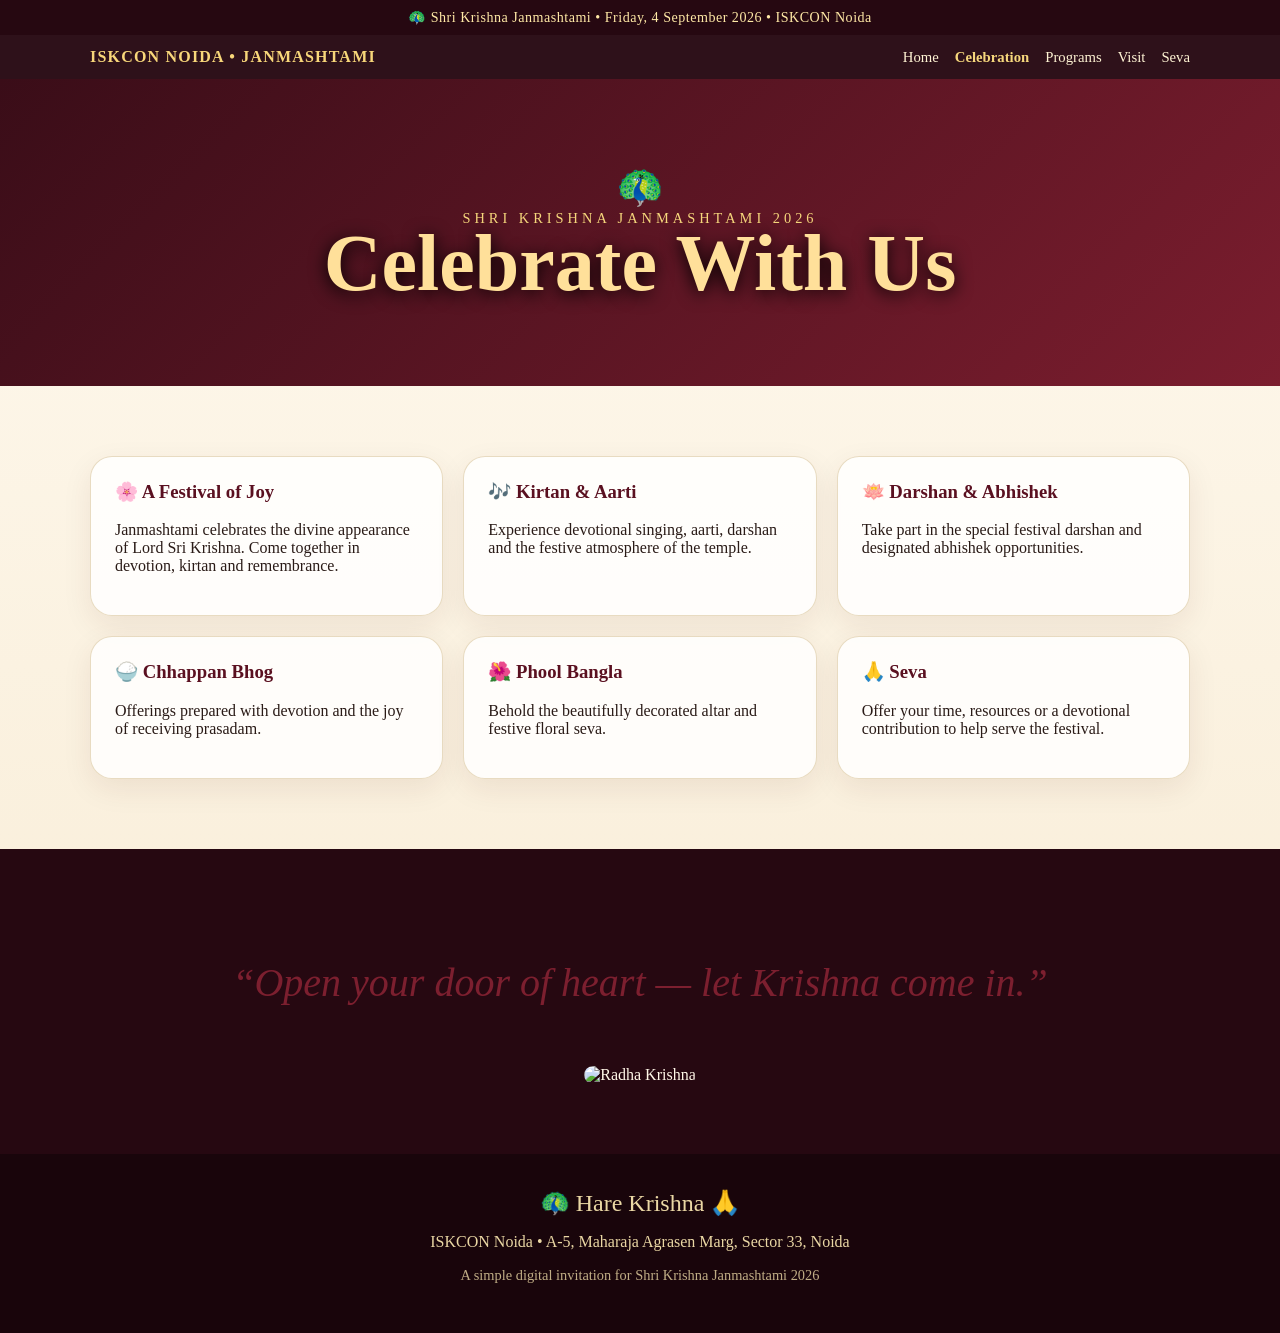
==== celebration.html @ 8eae0d27 "Add files via upload" ====
<!doctype html><html lang="en"><head><meta charset="utf-8"><meta name="viewport" content="width=device-width,initial-scale=1">
<title>Celebrate With Us — Janmashtami 2026</title><meta name="description" content="Shri Krishna Janmashtami 2026 at ISKCON Noida — 4 September 2026.">
<link rel="stylesheet" href="style.css"></head><body><div class="topbar">🦚 Shri Krishna Janmashtami • Friday, 4 September 2026 • ISKCON Noida</div>
<nav><div class="container navin"><a class="brand" href="index.html">ISKCON NOIDA • JANMASHTAMI</a>
<div class="navlinks"><a href="index.html">Home</a><a href="celebration.html" style="color:#f6d77c;font-weight:700">Celebration</a><a href="programs.html">Programs</a><a href="visit.html">Visit</a><a href="seva.html">Seva</a></div></div></nav><section class="pagehero"><div class="container"><div class="peacock">🦚</div><div class="kicker">SHRI KRISHNA JANMASHTAMI 2026</div><h1>Celebrate With Us</h1></div></section>
<section class="section"><div class="container"><div class="grid">
<div class="card"><h3>🌸 A Festival of Joy</h3><p>Janmashtami celebrates the divine appearance of Lord Sri Krishna. Come together in devotion, kirtan and remembrance.</p></div>
<div class="card"><h3>🎶 Kirtan & Aarti</h3><p>Experience devotional singing, aarti, darshan and the festive atmosphere of the temple.</p></div>
<div class="card"><h3>🪷 Darshan & Abhishek</h3><p>Take part in the special festival darshan and designated abhishek opportunities.</p></div>
<div class="card"><h3>🍚 Chhappan Bhog</h3><p>Offerings prepared with devotion and the joy of receiving prasadam.</p></div>
<div class="card"><h3>🌺 Phool Bangla</h3><p>Behold the beautifully decorated altar and festive floral seva.</p></div>
<div class="card"><h3>🙏 Seva</h3><p>Offer your time, resources or a devotional contribution to help serve the festival.</p></div>
</div></div></section>
<section class="section dark"><div class="container center"><p class="quote">“Open your door of heart — let Krishna come in.”</p>
<img src="assets/radha_krishna_green.jpg" style="width:min(650px,100%);border-radius:24px;margin-top:20px" alt="Radha Krishna"></div></section><footer><div class="container"><div style="font-size:1.5rem">🦚 Hare Krishna 🙏</div>
<p>ISKCON Noida • A-5, Maharaja Agrasen Marg, Sector 33, Noida</p>
<p class="small">A simple digital invitation for Shri Krishna Janmashtami 2026</p></div></footer></body></html>
---- style.css ----
:root{--maroon:#5a1020;--deep:#260811;--gold:#d8a83d;--cream:#fff7e7;--green:#173f38;--text:#2a1b17}
*{box-sizing:border-box}html{scroll-behavior:smooth}
body{margin:0;font-family:Georgia,"Times New Roman",serif;color:var(--text);background:linear-gradient(180deg,#fffaf0,#f7ead2)}
a{color:inherit}.container{width:min(1100px,92%);margin:auto}
.topbar{background:var(--deep);color:#ffe9a6;text-align:center;padding:9px;font-size:.88rem;letter-spacing:.5px}
nav{position:sticky;top:0;z-index:20;background:rgba(38,8,17,.96);backdrop-filter:blur(8px);color:#fff}
.navin{display:flex;align-items:center;justify-content:space-between;gap:18px;padding:13px 0}
.brand{font-weight:700;letter-spacing:1.2px;color:#f8d77a;text-decoration:none}
.navlinks{display:flex;gap:16px;flex-wrap:wrap;justify-content:flex-end}.navlinks a{text-decoration:none;font-size:.92rem;color:#fff4d4}
.hero{min-height:78vh;display:grid;place-items:center;text-align:center;position:relative;overflow:hidden;background:linear-gradient(180deg,rgba(31,6,15,.48),rgba(31,6,15,.7)),url("assets/temple.jpg") center/cover}
.hero:after{content:"";position:absolute;inset:0;background:radial-gradient(circle at 50% 45%,transparent 10%,rgba(15,3,8,.58) 90%)}
.hero-content{position:relative;z-index:1;color:white;padding:70px 15px}.peacock{font-size:2.4rem}
.kicker{letter-spacing:4px;color:#f6d77c;font-size:.9rem}h1{font-size:clamp(3rem,9vw,7rem);line-height:.92;margin:18px 0;color:#ffe08b;text-shadow:0 3px 18px #000}
.hero-date{font-size:clamp(1.3rem,3vw,2rem);letter-spacing:2px}.hero-place{font-size:1.15rem;margin:10px 0 28px}
.btn{display:inline-block;background:linear-gradient(135deg,#e7bb53,#b47a17);color:#2b0c12;text-decoration:none;font-weight:700;padding:13px 22px;border-radius:999px;margin:6px;box-shadow:0 8px 25px rgba(0,0,0,.25)}
.btn.alt{background:transparent;border:1px solid #e7c76d;color:#fff}
.section{padding:70px 0}.section.dark{background:var(--deep);color:#fff7e8}.section.green{background:var(--green);color:#fff}
.eyebrow{text-transform:uppercase;letter-spacing:3px;color:#a76a16;font-size:.78rem;font-weight:700}
.dark .eyebrow,.green .eyebrow{color:#f2cf76}h2{font-size:clamp(2rem,5vw,3.5rem);margin:8px 0 18px;color:var(--maroon)}
.dark h2,.green h2{color:#ffe29a}.lead{font-size:1.12rem;line-height:1.7;max-width:760px}
.grid{display:grid;grid-template-columns:repeat(3,1fr);gap:20px}
.card{background:rgba(255,255,255,.84);border:1px solid rgba(174,128,44,.28);border-radius:22px;padding:24px;box-shadow:0 10px 30px rgba(73,31,9,.08)}
.dark .card,.green .card{background:rgba(255,255,255,.08);border-color:rgba(255,221,137,.2)}
.card h3{margin-top:0;color:var(--maroon)}.dark .card h3,.green .card h3{color:#ffe29a}
.gallery{display:grid;grid-template-columns:repeat(4,1fr);gap:12px}.gallery img{width:100%;height:260px;object-fit:cover;border-radius:18px}
.timeline{display:grid;gap:18px}.event{display:grid;grid-template-columns:160px 1fr;gap:20px;align-items:start;background:#fffdf7;border-radius:20px;padding:20px;border-left:5px solid var(--gold);box-shadow:0 8px 24px rgba(67,28,8,.08)}
.event .date{font-weight:700;color:var(--maroon)}.event h3{margin:0 0 6px;color:var(--maroon)}.event p{margin:5px 0;line-height:1.55}
.qr{width:min(320px,80vw);border-radius:20px;background:white;padding:12px;display:block;margin:auto}
.quote{text-align:center;font-size:clamp(1.5rem,4vw,2.5rem);font-style:italic;color:#7c1f2f}
footer{background:#19050b;color:#ead7a4;text-align:center;padding:35px 15px}.small{font-size:.9rem;opacity:.8}
.pagehero{padding:85px 0;background:linear-gradient(135deg,#3a0d18,#7b1d2e);color:#fff;text-align:center}.pagehero h1{font-size:clamp(2.8rem,7vw,5rem);margin:0;color:#ffe09a}
.notice{background:#fff1c9;border:1px solid #dfb94f;border-radius:18px;padding:18px}.center{text-align:center}
@media(max-width:800px){.navin{align-items:flex-start;flex-direction:column}.navlinks{gap:9px}.grid{grid-template-columns:1fr}.gallery{grid-template-columns:repeat(2,1fr)}
.gallery img{height:190px}.event{grid-template-columns:1fr;gap:8px}.hero{min-height:82vh}}
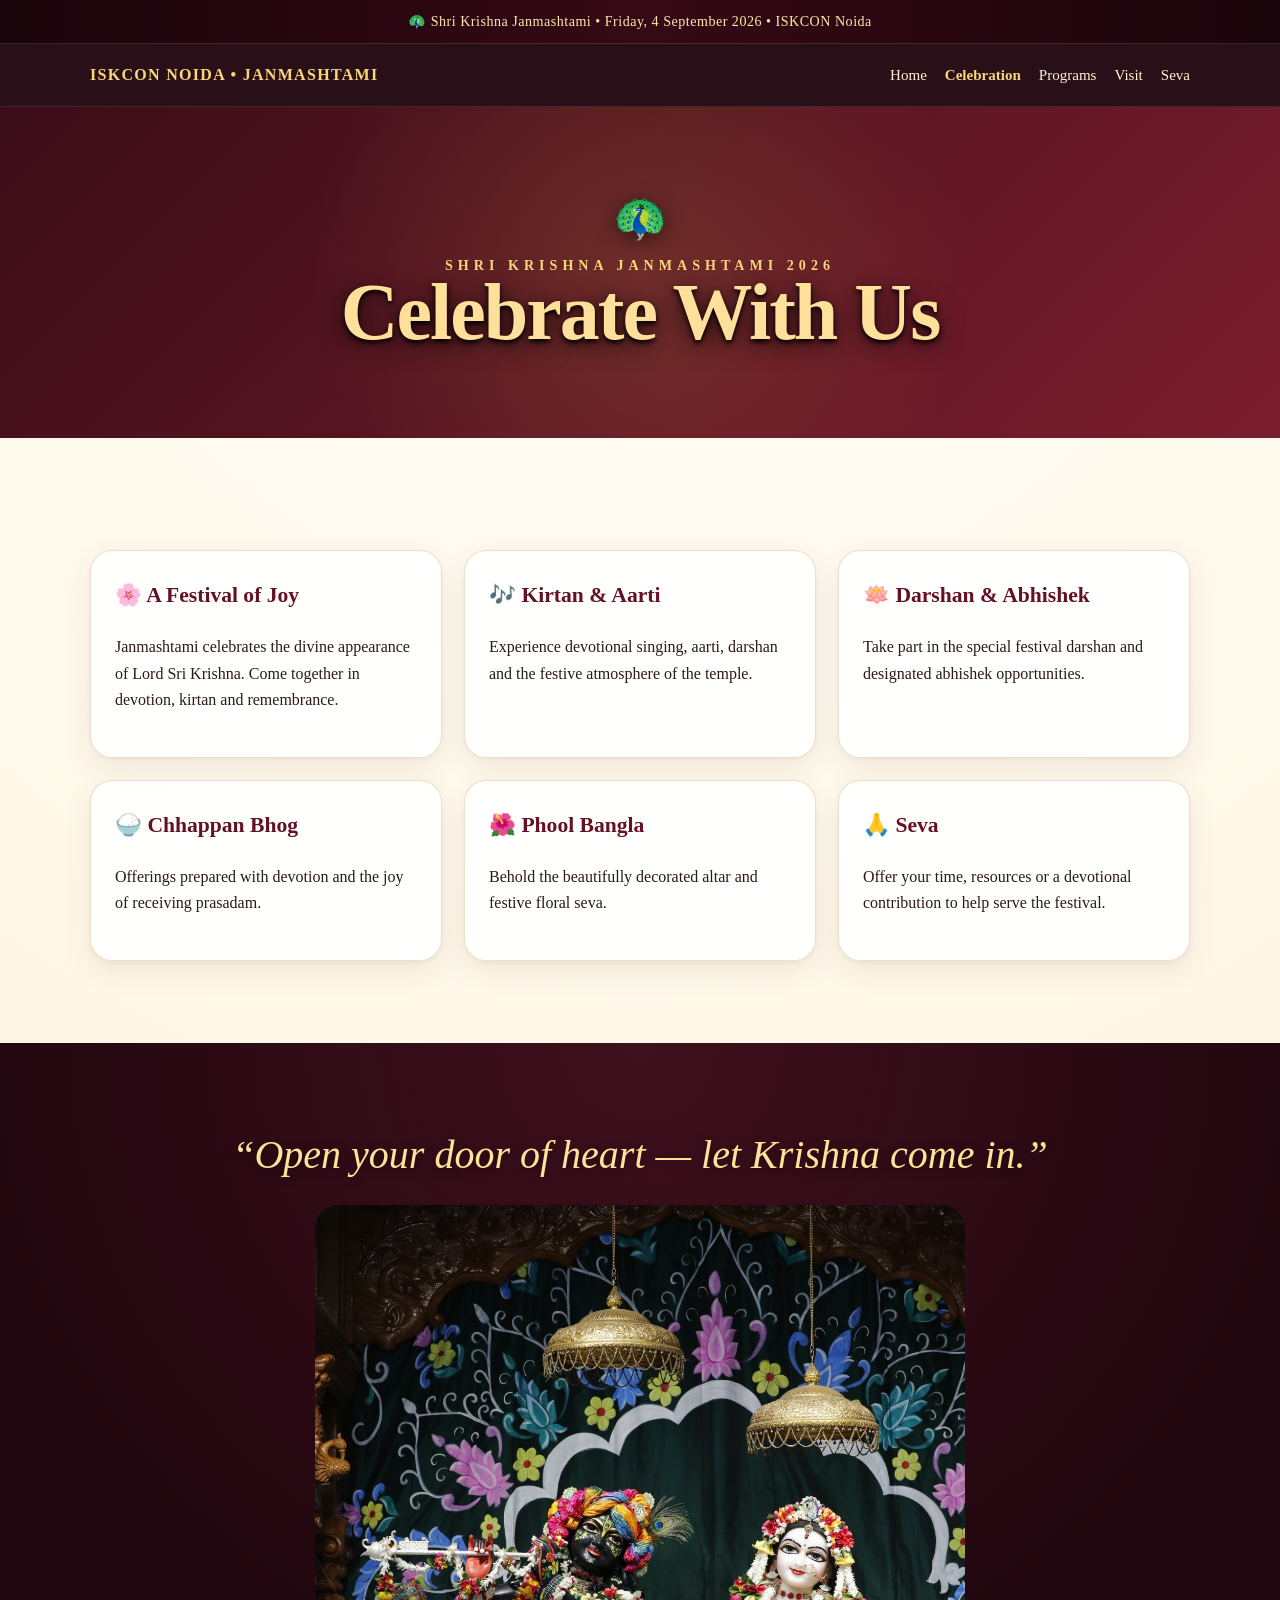
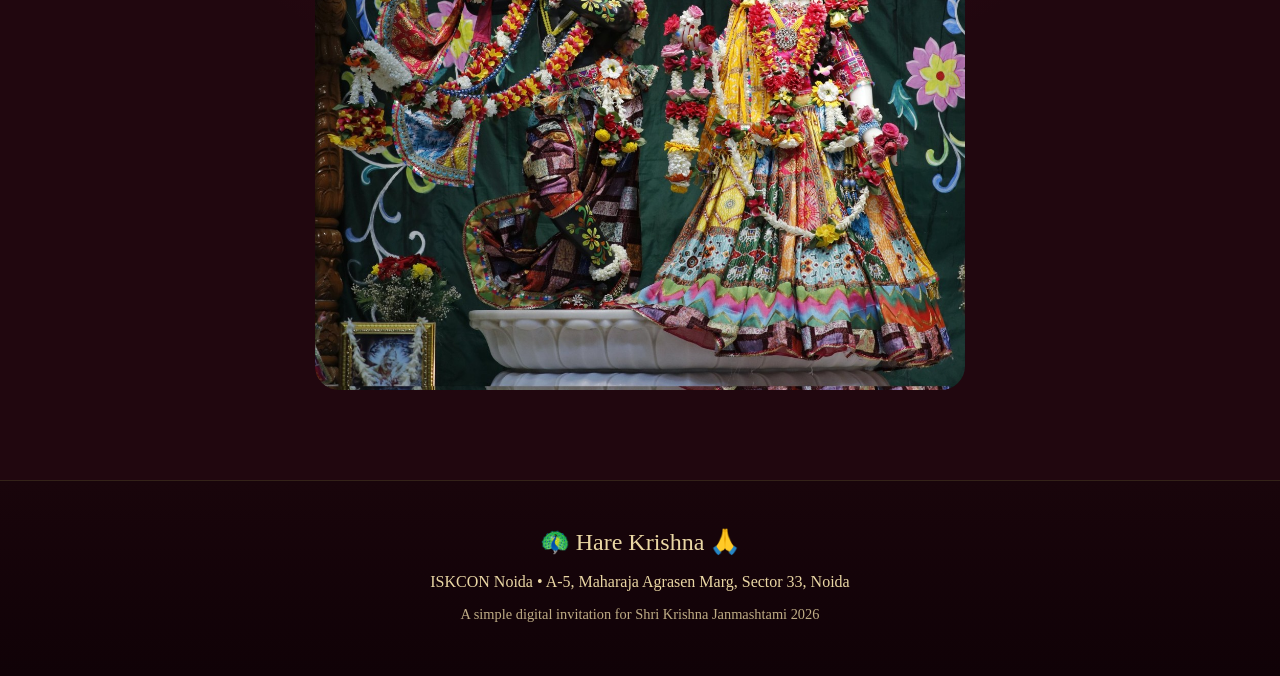
==== commit df43b2f8: "Update celebration.html" ====
--- a/celebration.html
+++ b/celebration.html
@@ -14,4 +14,4 @@
 <section class="section dark"><div class="container center"><p class="quote">“Open your door of heart — let Krishna come in.”</p>
 <img src="assets/radha_krishna_green.jpg" style="width:min(650px,100%);border-radius:24px;margin-top:20px" alt="Radha Krishna"></div></section><footer><div class="container"><div style="font-size:1.5rem">🦚 Hare Krishna 🙏</div>
 <p>ISKCON Noida • A-5, Maharaja Agrasen Marg, Sector 33, Noida</p>
-<p class="small">A simple digital invitation for Shri Krishna Janmashtami 2026</p></div></footer></body></html>+<p class="small">A simple digital invitation for Shri Krishna Janmashtami 2026</p></div></footer></body></html>
--- a/style.css
+++ b/style.css
@@ -1,35 +1,790 @@
-
-:root{--maroon:#5a1020;--deep:#260811;--gold:#d8a83d;--cream:#fff7e7;--green:#173f38;--text:#2a1b17}
-*{box-sizing:border-box}html{scroll-behavior:smooth}
-body{margin:0;font-family:Georgia,"Times New Roman",serif;color:var(--text);background:linear-gradient(180deg,#fffaf0,#f7ead2)}
-a{color:inherit}.container{width:min(1100px,92%);margin:auto}
-.topbar{background:var(--deep);color:#ffe9a6;text-align:center;padding:9px;font-size:.88rem;letter-spacing:.5px}
-nav{position:sticky;top:0;z-index:20;background:rgba(38,8,17,.96);backdrop-filter:blur(8px);color:#fff}
-.navin{display:flex;align-items:center;justify-content:space-between;gap:18px;padding:13px 0}
-.brand{font-weight:700;letter-spacing:1.2px;color:#f8d77a;text-decoration:none}
-.navlinks{display:flex;gap:16px;flex-wrap:wrap;justify-content:flex-end}.navlinks a{text-decoration:none;font-size:.92rem;color:#fff4d4}
-.hero{min-height:78vh;display:grid;place-items:center;text-align:center;position:relative;overflow:hidden;background:linear-gradient(180deg,rgba(31,6,15,.48),rgba(31,6,15,.7)),url("assets/temple.jpg") center/cover}
-.hero:after{content:"";position:absolute;inset:0;background:radial-gradient(circle at 50% 45%,transparent 10%,rgba(15,3,8,.58) 90%)}
-.hero-content{position:relative;z-index:1;color:white;padding:70px 15px}.peacock{font-size:2.4rem}
-.kicker{letter-spacing:4px;color:#f6d77c;font-size:.9rem}h1{font-size:clamp(3rem,9vw,7rem);line-height:.92;margin:18px 0;color:#ffe08b;text-shadow:0 3px 18px #000}
-.hero-date{font-size:clamp(1.3rem,3vw,2rem);letter-spacing:2px}.hero-place{font-size:1.15rem;margin:10px 0 28px}
-.btn{display:inline-block;background:linear-gradient(135deg,#e7bb53,#b47a17);color:#2b0c12;text-decoration:none;font-weight:700;padding:13px 22px;border-radius:999px;margin:6px;box-shadow:0 8px 25px rgba(0,0,0,.25)}
-.btn.alt{background:transparent;border:1px solid #e7c76d;color:#fff}
-.section{padding:70px 0}.section.dark{background:var(--deep);color:#fff7e8}.section.green{background:var(--green);color:#fff}
-.eyebrow{text-transform:uppercase;letter-spacing:3px;color:#a76a16;font-size:.78rem;font-weight:700}
-.dark .eyebrow,.green .eyebrow{color:#f2cf76}h2{font-size:clamp(2rem,5vw,3.5rem);margin:8px 0 18px;color:var(--maroon)}
-.dark h2,.green h2{color:#ffe29a}.lead{font-size:1.12rem;line-height:1.7;max-width:760px}
-.grid{display:grid;grid-template-columns:repeat(3,1fr);gap:20px}
-.card{background:rgba(255,255,255,.84);border:1px solid rgba(174,128,44,.28);border-radius:22px;padding:24px;box-shadow:0 10px 30px rgba(73,31,9,.08)}
-.dark .card,.green .card{background:rgba(255,255,255,.08);border-color:rgba(255,221,137,.2)}
-.card h3{margin-top:0;color:var(--maroon)}.dark .card h3,.green .card h3{color:#ffe29a}
-.gallery{display:grid;grid-template-columns:repeat(4,1fr);gap:12px}.gallery img{width:100%;height:260px;object-fit:cover;border-radius:18px}
-.timeline{display:grid;gap:18px}.event{display:grid;grid-template-columns:160px 1fr;gap:20px;align-items:start;background:#fffdf7;border-radius:20px;padding:20px;border-left:5px solid var(--gold);box-shadow:0 8px 24px rgba(67,28,8,.08)}
-.event .date{font-weight:700;color:var(--maroon)}.event h3{margin:0 0 6px;color:var(--maroon)}.event p{margin:5px 0;line-height:1.55}
-.qr{width:min(320px,80vw);border-radius:20px;background:white;padding:12px;display:block;margin:auto}
-.quote{text-align:center;font-size:clamp(1.5rem,4vw,2.5rem);font-style:italic;color:#7c1f2f}
-footer{background:#19050b;color:#ead7a4;text-align:center;padding:35px 15px}.small{font-size:.9rem;opacity:.8}
-.pagehero{padding:85px 0;background:linear-gradient(135deg,#3a0d18,#7b1d2e);color:#fff;text-align:center}.pagehero h1{font-size:clamp(2.8rem,7vw,5rem);margin:0;color:#ffe09a}
-.notice{background:#fff1c9;border:1px solid #dfb94f;border-radius:18px;padding:18px}.center{text-align:center}
-@media(max-width:800px){.navin{align-items:flex-start;flex-direction:column}.navlinks{gap:9px}.grid{grid-template-columns:1fr}.gallery{grid-template-columns:repeat(2,1fr)}
-.gallery img{height:190px}.event{grid-template-columns:1fr;gap:8px}.hero{min-height:82vh}}
+:root{
+  --maroon:#641126;
+  --deep:#21070f;
+  --deep2:#350b18;
+  --gold:#e4b84f;
+  --gold-light:#ffe39a;
+  --cream:#fff8e9;
+  --cream2:#f8ecd7;
+  --green:#173f38;
+  --text:#2b1b17;
+  --white:#fffdf8;
+}
+
+*{
+  box-sizing:border-box;
+}
+
+html{
+  scroll-behavior:smooth;
+}
+
+body{
+  margin:0;
+  font-family:Georgia,"Times New Roman",serif;
+  color:var(--text);
+  background:
+    radial-gradient(circle at top,#fffdf7 0,#fff8e9 45%,#f4e3c5 100%);
+  line-height:1.6;
+}
+
+a{
+  color:inherit;
+}
+
+.container{
+  width:min(1100px,92%);
+  margin:auto;
+}
+
+
+/* =========================
+   TOP BAR
+========================= */
+
+.topbar{
+  background:linear-gradient(90deg,#18040a,#360916,#18040a);
+  color:#ffe9a6;
+  text-align:center;
+  padding:10px 14px;
+  font-size:.88rem;
+  letter-spacing:.5px;
+  border-bottom:1px solid rgba(255,220,130,.15);
+}
+
+
+/* =========================
+   NAVIGATION
+========================= */
+
+nav{
+  position:sticky;
+  top:0;
+  z-index:20;
+  background:rgba(33,7,15,.96);
+  backdrop-filter:blur(12px);
+  color:white;
+  border-bottom:1px solid rgba(255,220,130,.12);
+}
+
+.navin{
+  display:flex;
+  align-items:center;
+  justify-content:space-between;
+  gap:20px;
+  padding:14px 0;
+}
+
+.brand{
+  font-weight:700;
+  letter-spacing:1.3px;
+  color:#f8d77a;
+  text-decoration:none;
+  font-size:1rem;
+}
+
+.navlinks{
+  display:flex;
+  gap:18px;
+  flex-wrap:wrap;
+  justify-content:flex-end;
+}
+
+.navlinks a{
+  position:relative;
+  text-decoration:none;
+  font-size:.94rem;
+  color:#fff4d4;
+  padding:5px 0;
+  transition:.25s ease;
+}
+
+.navlinks a:hover{
+  color:#f6d77c !important;
+}
+
+.navlinks a:after{
+  content:"";
+  position:absolute;
+  left:0;
+  bottom:0;
+  width:0;
+  height:2px;
+  background:var(--gold);
+  transition:.25s ease;
+}
+
+.navlinks a:hover:after{
+  width:100%;
+}
+
+
+/* =========================
+   HERO
+========================= */
+
+.hero{
+  min-height:82vh;
+  display:grid;
+  place-items:center;
+  text-align:center;
+  position:relative;
+  overflow:hidden;
+
+  background:
+    linear-gradient(
+      180deg,
+      rgba(20,3,9,.38),
+      rgba(25,4,11,.72)
+    ),
+    url("assets/temple.jpg") center/cover no-repeat;
+
+  isolation:isolate;
+}
+
+.hero:before{
+  content:"";
+  position:absolute;
+  inset:0;
+  background:
+    radial-gradient(
+      circle at 50% 42%,
+      rgba(255,205,90,.12),
+      transparent 35%
+    );
+  z-index:-1;
+}
+
+.hero:after{
+  content:"";
+  position:absolute;
+  inset:0;
+  background:
+    linear-gradient(
+      90deg,
+      rgba(10,1,5,.38),
+      transparent 35%,
+      transparent 65%,
+      rgba(10,1,5,.38)
+    );
+  z-index:-1;
+}
+
+.hero-content{
+  position:relative;
+  z-index:1;
+  color:white;
+  padding:65px 15px 55px;
+  max-width:1000px;
+  animation:heroEnter 1s ease-out;
+}
+
+.peacock{
+  font-size:2.7rem;
+  line-height:1;
+  margin-bottom:14px;
+  filter:drop-shadow(0 4px 10px rgba(0,0,0,.5));
+}
+
+.kicker{
+  letter-spacing:5px;
+  color:#f8d77c;
+  font-size:.88rem;
+  font-weight:600;
+}
+
+h1{
+  font-size:clamp(3.2rem,9vw,7rem);
+  line-height:.9;
+  margin:18px 0 22px;
+  color:#ffe08b;
+  text-shadow:
+    0 3px 5px #000,
+    0 5px 25px rgba(0,0,0,.75);
+  letter-spacing:-2px;
+}
+
+.hero-date{
+  font-size:clamp(1.2rem,3vw,2rem);
+  letter-spacing:2px;
+  font-weight:600;
+}
+
+.hero-place{
+  font-size:1.08rem;
+  margin:8px auto 20px;
+  max-width:720px;
+  color:#fff8e9;
+}
+
+
+/* =========================
+   COUNTDOWN
+========================= */
+
+.countdown-title{
+  margin-top:14px;
+  margin-bottom:8px;
+  font-size:.95rem;
+  letter-spacing:2px;
+  color:#ffe8a4;
+  text-transform:uppercase;
+}
+
+.countdown{
+  display:flex;
+  justify-content:center;
+  align-items:center;
+  gap:10px;
+  margin:8px auto 20px;
+}
+
+.count-box{
+  min-width:72px;
+  padding:10px 8px;
+  border:1px solid rgba(255,224,139,.45);
+  border-radius:14px;
+  background:rgba(20,3,8,.52);
+  backdrop-filter:blur(6px);
+  box-shadow:
+    0 8px 25px rgba(0,0,0,.22),
+    inset 0 1px 0 rgba(255,255,255,.08);
+}
+
+.count-box span{
+  display:block;
+  color:#ffe29a;
+  font-size:1.55rem;
+  font-weight:700;
+  line-height:1.1;
+}
+
+.count-box small{
+  display:block;
+  color:#fff7e6;
+  font-size:.62rem;
+  letter-spacing:1px;
+  margin-top:4px;
+}
+
+
+/* =========================
+   BUTTONS
+========================= */
+
+.hero-buttons{
+  margin-top:10px;
+}
+
+.btn{
+  display:inline-block;
+  background:linear-gradient(135deg,#f0c85d,#b77b16);
+  color:#2b0c12;
+  text-decoration:none;
+  font-weight:700;
+  padding:14px 25px;
+  border-radius:999px;
+  margin:6px;
+  border:1px solid rgba(255,225,143,.45);
+  box-shadow:
+    0 8px 25px rgba(0,0,0,.25),
+    inset 0 1px 0 rgba(255,255,255,.35);
+  transition:
+    transform .25s ease,
+    box-shadow .25s ease,
+    background .25s ease;
+}
+
+.btn:hover{
+  transform:translateY(-3px);
+  box-shadow:
+    0 13px 30px rgba(0,0,0,.32),
+    0 0 18px rgba(228,184,79,.2);
+}
+
+.btn.alt{
+  background:rgba(20,3,8,.25);
+  border:1px solid #e7c76d;
+  color:#fff;
+  backdrop-filter:blur(5px);
+}
+
+.btn.alt:hover{
+  background:rgba(228,184,79,.12);
+}
+
+
+/* =========================
+   SECTIONS
+========================= */
+
+.section{
+  padding:82px 0;
+}
+
+.section.dark{
+  background:
+    radial-gradient(
+      circle at 50% 0,
+      rgba(119,31,55,.35),
+      transparent 55%
+    ),
+    var(--deep);
+  color:#fff7e8;
+}
+
+.section.green{
+  background:var(--green);
+  color:#fff;
+}
+
+.center{
+  text-align:center;
+}
+
+.eyebrow{
+  text-transform:uppercase;
+  letter-spacing:3px;
+  color:#a76a16;
+  font-size:.78rem;
+  font-weight:700;
+}
+
+.dark .eyebrow,
+.green .eyebrow{
+  color:#f2cf76;
+}
+
+h2{
+  font-size:clamp(2rem,5vw,3.5rem);
+  line-height:1.05;
+  margin:8px 0 20px;
+  color:var(--maroon);
+}
+
+.dark h2,
+.green h2{
+  color:#ffe29a;
+}
+
+.lead{
+  font-size:1.12rem;
+  line-height:1.8;
+  max-width:760px;
+}
+
+
+/* =========================
+   CARDS
+========================= */
+
+.grid{
+  display:grid;
+  grid-template-columns:repeat(3,1fr);
+  gap:22px;
+  margin-top:30px;
+}
+
+.card{
+  position:relative;
+  background:rgba(255,255,255,.88);
+  border:1px solid rgba(174,128,44,.25);
+  border-radius:22px;
+  padding:27px 24px;
+  box-shadow:
+    0 10px 30px rgba(73,31,9,.08),
+    0 2px 5px rgba(73,31,9,.04);
+  transition:
+    transform .25s ease,
+    box-shadow .25s ease,
+    border-color .25s ease;
+}
+
+.card:hover{
+  transform:translateY(-6px);
+  box-shadow:
+    0 18px 38px rgba(73,31,9,.14);
+  border-color:rgba(174,128,44,.5);
+}
+
+.dark .card,
+.green .card{
+  background:rgba(255,255,255,.065);
+  border-color:rgba(255,221,137,.2);
+}
+
+.dark .card:hover,
+.green .card:hover{
+  background:rgba(255,255,255,.1);
+}
+
+.card h3{
+  margin-top:0;
+  color:var(--maroon);
+  font-size:1.35rem;
+}
+
+.dark .card h3,
+.green .card h3{
+  color:#ffe29a;
+}
+
+.card p{
+  line-height:1.65;
+}
+
+
+/* =========================
+   GALLERY
+========================= */
+
+.gallery{
+  display:grid;
+  grid-template-columns:repeat(4,1fr);
+  gap:14px;
+}
+
+.gallery img{
+  width:100%;
+  height:260px;
+  object-fit:cover;
+  border-radius:18px;
+  transition:
+    transform .3s ease,
+    box-shadow .3s ease;
+}
+
+.gallery img:hover{
+  transform:scale(1.025);
+  box-shadow:0 15px 35px rgba(0,0,0,.18);
+}
+
+
+/* =========================
+   TIMELINE / PROGRAMS
+========================= */
+
+.timeline{
+  display:grid;
+  gap:18px;
+}
+
+.event{
+  display:grid;
+  grid-template-columns:160px 1fr;
+  gap:20px;
+  align-items:start;
+  background:#fffdf7;
+  border-radius:20px;
+  padding:22px;
+  border-left:5px solid var(--gold);
+  box-shadow:0 8px 24px rgba(67,28,8,.08);
+  transition:transform .2s ease;
+}
+
+.event:hover{
+  transform:translateX(4px);
+}
+
+.event .date{
+  font-weight:700;
+  color:var(--maroon);
+}
+
+.event h3{
+  margin:0 0 6px;
+  color:var(--maroon);
+}
+
+.event p{
+  margin:5px 0;
+  line-height:1.55;
+}
+
+
+/* =========================
+   QR / DONATION
+========================= */
+
+.qr{
+  width:min(320px,80vw);
+  border-radius:20px;
+  background:white;
+  padding:12px;
+  display:block;
+  margin:auto;
+  box-shadow:0 15px 40px rgba(0,0,0,.12);
+}
+
+
+/* =========================
+   QUOTE
+========================= */
+
+.quote{
+  text-align:center;
+  font-size:clamp(1.5rem,4vw,2.5rem);
+  font-style:italic;
+  color:#ffe29a !important;
+  line-height:1.5;
+  max-width:850px;
+  margin:0 auto;
+  text-shadow:0 2px 10px rgba(0,0,0,.45);
+}
+
+
+/* =========================
+   INVITATION
+========================= */
+
+.invitation-section{
+  background:
+    radial-gradient(
+      circle at center,
+      rgba(255,220,125,.18),
+      transparent 55%
+    );
+}
+
+.invitation-section .peacock{
+  margin-bottom:18px;
+}
+
+
+/* =========================
+   FOOTER
+========================= */
+
+footer{
+  background:
+    linear-gradient(180deg,#19050b,#100207);
+  color:#ead7a4;
+  text-align:center;
+  padding:42px 15px;
+  border-top:1px solid rgba(255,220,130,.15);
+}
+
+footer p{
+  margin:8px 0;
+}
+
+.small{
+  font-size:.9rem;
+  opacity:.8;
+}
+
+
+/* =========================
+   INNER PAGE HERO
+========================= */
+
+.pagehero{
+  padding:90px 0;
+  background:
+    radial-gradient(
+      circle at center,
+      rgba(228,184,79,.15),
+      transparent 50%
+    ),
+    linear-gradient(135deg,#3a0d18,#7b1d2e);
+  color:#fff;
+  text-align:center;
+}
+
+.pagehero h1{
+  font-size:clamp(2.8rem,7vw,5rem);
+  margin:0;
+  color:#ffe09a;
+}
+
+
+/* =========================
+   NOTICE
+========================= */
+
+.notice{
+  background:#fff1c9;
+  border:1px solid #dfb94f;
+  border-radius:18px;
+  padding:18px;
+  box-shadow:0 8px 20px rgba(73,31,9,.06);
+}
+
+
+/* =========================
+   ANIMATION
+========================= */
+
+@keyframes heroEnter{
+  from{
+    opacity:0;
+    transform:translateY(18px);
+  }
+  to{
+    opacity:1;
+    transform:translateY(0);
+  }
+}
+
+
+/* =========================
+   MOBILE
+========================= */
+
+@media(max-width:800px){
+
+  .topbar{
+    font-size:.78rem;
+    line-height:1.35;
+    padding:8px 10px;
+  }
+
+  .navin{
+    align-items:center;
+    flex-direction:column;
+    gap:9px;
+    padding:12px 0;
+  }
+
+  .brand{
+    font-size:.92rem;
+    text-align:center;
+  }
+
+  .navlinks{
+    width:100%;
+    gap:13px;
+    justify-content:center;
+  }
+
+  .navlinks a{
+    font-size:.86rem;
+  }
+
+  .hero{
+    min-height:86vh;
+  }
+
+  .hero-content{
+    padding:48px 12px 42px;
+  }
+
+  .peacock{
+    font-size:2.3rem;
+  }
+
+  .kicker{
+    font-size:.72rem;
+    letter-spacing:3px;
+  }
+
+  h1{
+    font-size:clamp(3rem,15vw,5rem);
+    letter-spacing:-1px;
+    margin:15px 0 20px;
+  }
+
+  .hero-date{
+    font-size:1.08rem;
+    letter-spacing:1px;
+  }
+
+  .hero-place{
+    font-size:.96rem;
+    line-height:1.45;
+    margin-bottom:15px;
+  }
+
+  .countdown{
+    gap:6px;
+    margin-bottom:14px;
+  }
+
+  .count-box{
+    min-width:64px;
+    padding:8px 5px;
+    border-radius:12px;
+  }
+
+  .count-box span{
+    font-size:1.25rem;
+  }
+
+  .count-box small{
+    font-size:.55rem;
+  }
+
+  .countdown-title{
+    font-size:.78rem;
+    letter-spacing:1.5px;
+  }
+
+  .btn{
+    padding:12px 19px;
+    font-size:.93rem;
+  }
+
+  .section{
+    padding:65px 0;
+  }
+
+  .grid{
+    grid-template-columns:1fr;
+    gap:16px;
+    margin-top:25px;
+  }
+
+  .card{
+    padding:23px 20px;
+  }
+
+  .gallery{
+    grid-template-columns:repeat(2,1fr);
+  }
+
+  .gallery img{
+    height:190px;
+  }
+
+  .event{
+    grid-template-columns:1fr;
+    gap:8px;
+  }
+
+  .pagehero{
+    padding:70px 0;
+  }
+}
+
+
+/* =========================
+   VERY SMALL PHONES
+========================= */
+
+@media(max-width:390px){
+
+  .navlinks{
+    gap:9px;
+  }
+
+  .navlinks a{
+    font-size:.79rem;
+  }
+
+  .count-box{
+    min-width:57px;
+  }
+
+  .count-box span{
+    font-size:1.1rem;
+  }
+
+  .count-box small{
+    font-size:.5rem;
+  }
+
+  .btn{
+    padding:11px 16px;
+    margin:4px 2px;
+  }
+      }
